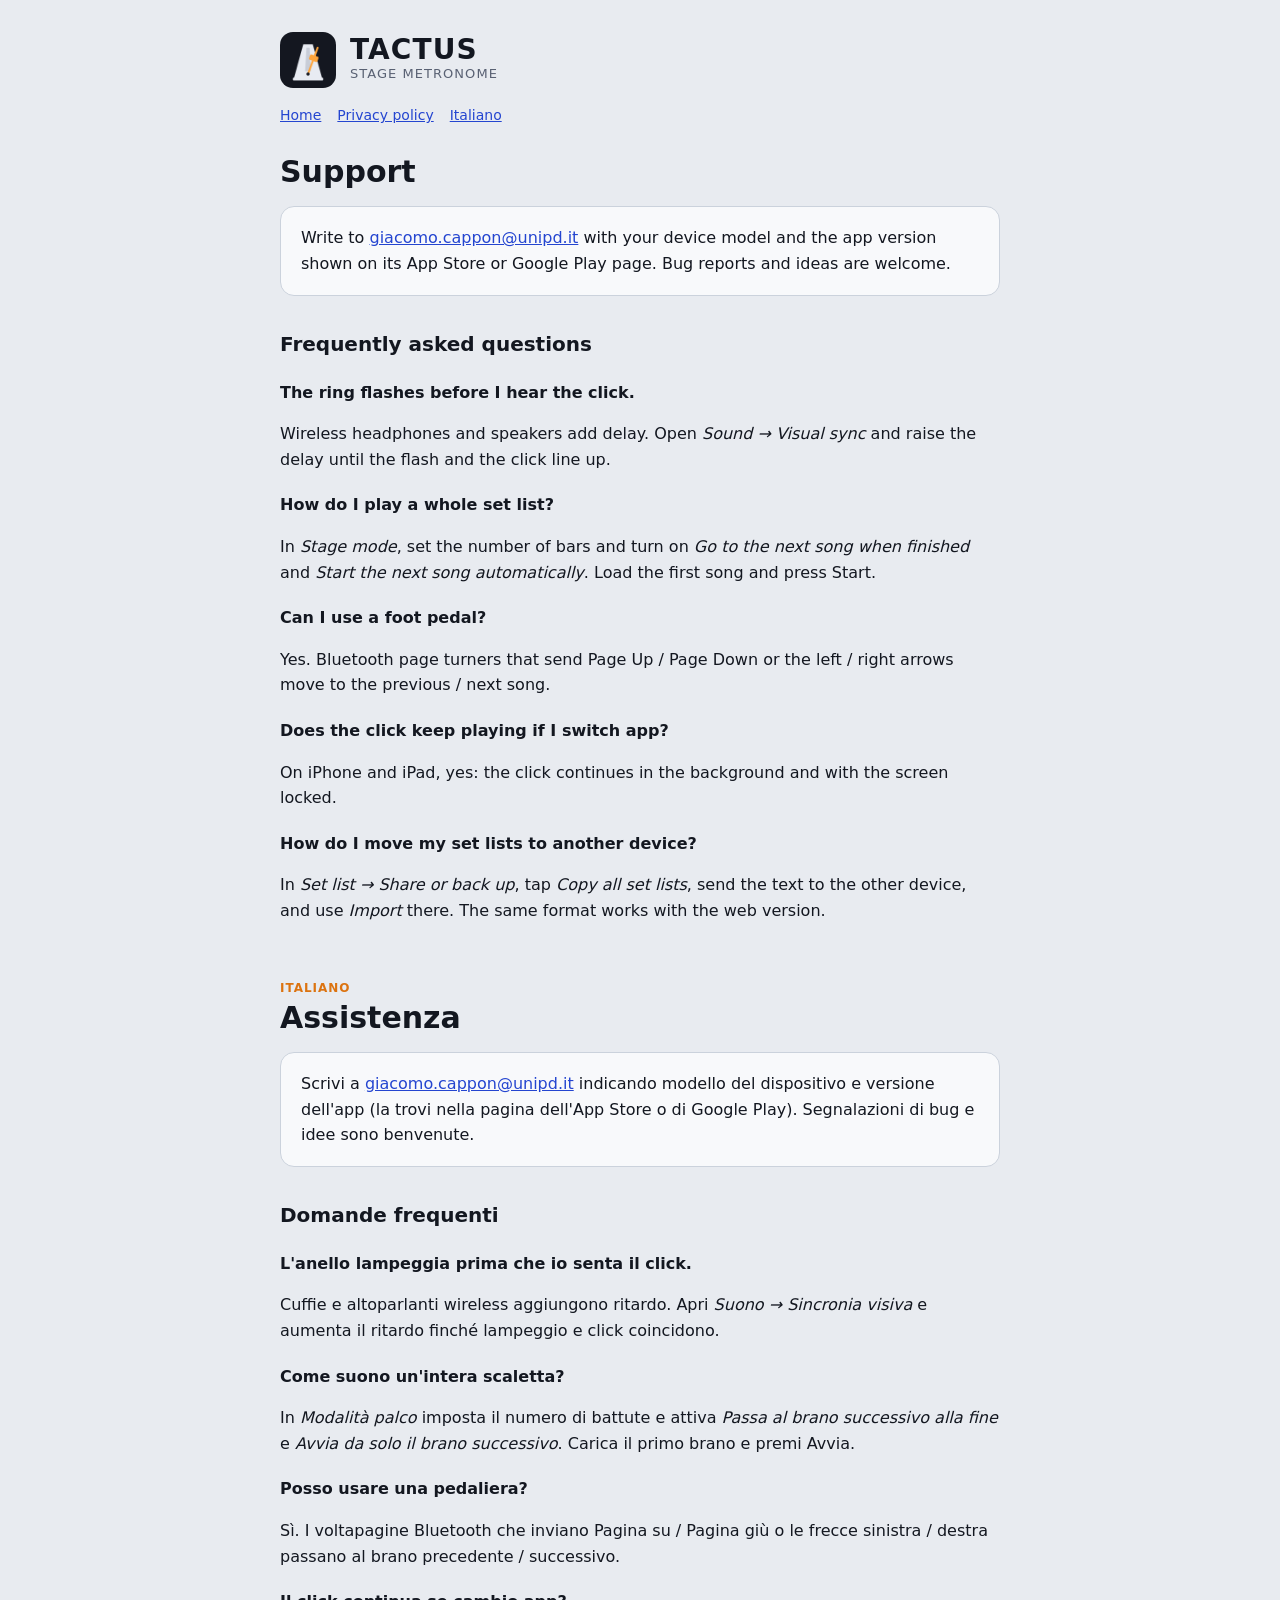
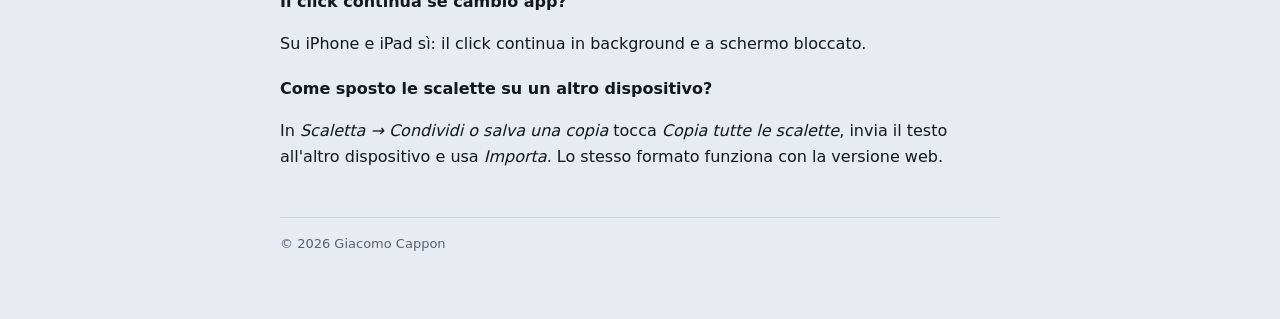
==== support.html @ 277c9cd8 "Tactus web pages: home, support, privacy policy Co-Authored-By: Claude Opus 5.5 <noreply@anthropic.c" ====
<!doctype html>
<html lang="en">
<head>
<meta charset="utf-8"><meta name="viewport" content="width=device-width,initial-scale=1">
<title>Tactus — support</title>
<link rel="icon" href="icon.png"><link rel="stylesheet" href="style.css">
</head>
<body><div class="wrap">
<header><img src="icon.png" alt=""><div><div class="name">Tactus</div><div class="tag">Stage metronome</div></div></header>
<nav><a href="index.html">Home</a><a href="privacy.html">Privacy policy</a><a href="#it">Italiano</a></nav>

<h1>Support</h1>
<div class="card">Write to <a href="mailto:giacomo.cappon@unipd.it">giacomo.cappon@unipd.it</a> with your device model and the app version shown on its App Store or Google Play page. Bug reports and ideas are welcome.</div>

<h2>Frequently asked questions</h2>
<h3>The ring flashes before I hear the click.</h3>
<p>Wireless headphones and speakers add delay. Open <em>Sound → Visual sync</em> and raise the delay until the flash and the click line up.</p>
<h3>How do I play a whole set list?</h3>
<p>In <em>Stage mode</em>, set the number of bars and turn on <em>Go to the next song when finished</em> and <em>Start the next song automatically</em>. Load the first song and press Start.</p>
<h3>Can I use a foot pedal?</h3>
<p>Yes. Bluetooth page turners that send Page Up / Page Down or the left / right arrows move to the previous / next song.</p>
<h3>Does the click keep playing if I switch app?</h3>
<p>On iPhone and iPad, yes: the click continues in the background and with the screen locked.</p>
<h3>How do I move my set lists to another device?</h3>
<p>In <em>Set list → Share or back up</em>, tap <em>Copy all set lists</em>, send the text to the other device, and use <em>Import</em> there. The same format works with the web version.</p>

<span class="lang" id="it">Italiano</span>
<h1>Assistenza</h1>
<div class="card">Scrivi a <a href="mailto:giacomo.cappon@unipd.it">giacomo.cappon@unipd.it</a> indicando modello del dispositivo e versione dell'app (la trovi nella pagina dell'App Store o di Google Play). Segnalazioni di bug e idee sono benvenute.</div>

<h2>Domande frequenti</h2>
<h3>L'anello lampeggia prima che io senta il click.</h3>
<p>Cuffie e altoparlanti wireless aggiungono ritardo. Apri <em>Suono → Sincronia visiva</em> e aumenta il ritardo finché lampeggio e click coincidono.</p>
<h3>Come suono un'intera scaletta?</h3>
<p>In <em>Modalità palco</em> imposta il numero di battute e attiva <em>Passa al brano successivo alla fine</em> e <em>Avvia da solo il brano successivo</em>. Carica il primo brano e premi Avvia.</p>
<h3>Posso usare una pedaliera?</h3>
<p>Sì. I voltapagine Bluetooth che inviano Pagina su / Pagina giù o le frecce sinistra / destra passano al brano precedente / successivo.</p>
<h3>Il click continua se cambio app?</h3>
<p>Su iPhone e iPad sì: il click continua in background e a schermo bloccato.</p>
<h3>Come sposto le scalette su un altro dispositivo?</h3>
<p>In <em>Scaletta → Condividi o salva una copia</em> tocca <em>Copia tutte le scalette</em>, invia il testo all'altro dispositivo e usa <em>Importa</em>. Lo stesso formato funziona con la versione web.</p>

<footer>© 2026 Giacomo Cappon</footer>
</div></body></html>
---- style.css ----
:root{--bg:#e8ebf0;--surface:#f8f9fb;--ink:#131720;--muted:#596173;--line:#cbd2dc;--accent:#2445d0;--sig:#dc7310;color-scheme:light}
@media (prefers-color-scheme:dark){:root{--bg:#0b0d12;--surface:#141720;--ink:#e8ebf2;--muted:#8e96a8;--line:#2a303d;--accent:#7f95ff;--sig:#ffa53c;color-scheme:dark}}
*{box-sizing:border-box}
body{margin:0;background:var(--bg);color:var(--ink);font:16px/1.6 system-ui,-apple-system,"Segoe UI",Roboto,sans-serif}
.wrap{max-width:760px;margin:0 auto;padding:32px 20px 64px}
header{display:flex;align-items:center;gap:14px;margin-bottom:28px}
header img{width:56px;height:56px;border-radius:13px}
header .name{font-size:28px;font-weight:800;letter-spacing:.04em;text-transform:uppercase;line-height:1}
header .tag{color:var(--muted);font-size:13px;letter-spacing:.08em;text-transform:uppercase}
nav{display:flex;gap:16px;flex-wrap:wrap;margin:-12px 0 28px;font-size:14px}
a{color:var(--accent)}
h1{font-size:30px;line-height:1.2;margin:0 0 8px}
h2{font-size:20px;margin:32px 0 8px}
h3{font-size:16px;margin:20px 0 4px}
.muted{color:var(--muted)}
.card{background:var(--surface);border:1px solid var(--line);border-radius:14px;padding:18px 20px;margin:16px 0}
ul{padding-left:20px}
.lang{display:inline-block;font-size:12px;font-weight:600;letter-spacing:.08em;color:var(--sig);text-transform:uppercase;margin-top:40px}
footer{margin-top:48px;color:var(--muted);font-size:13px;border-top:1px solid var(--line);padding-top:16px}
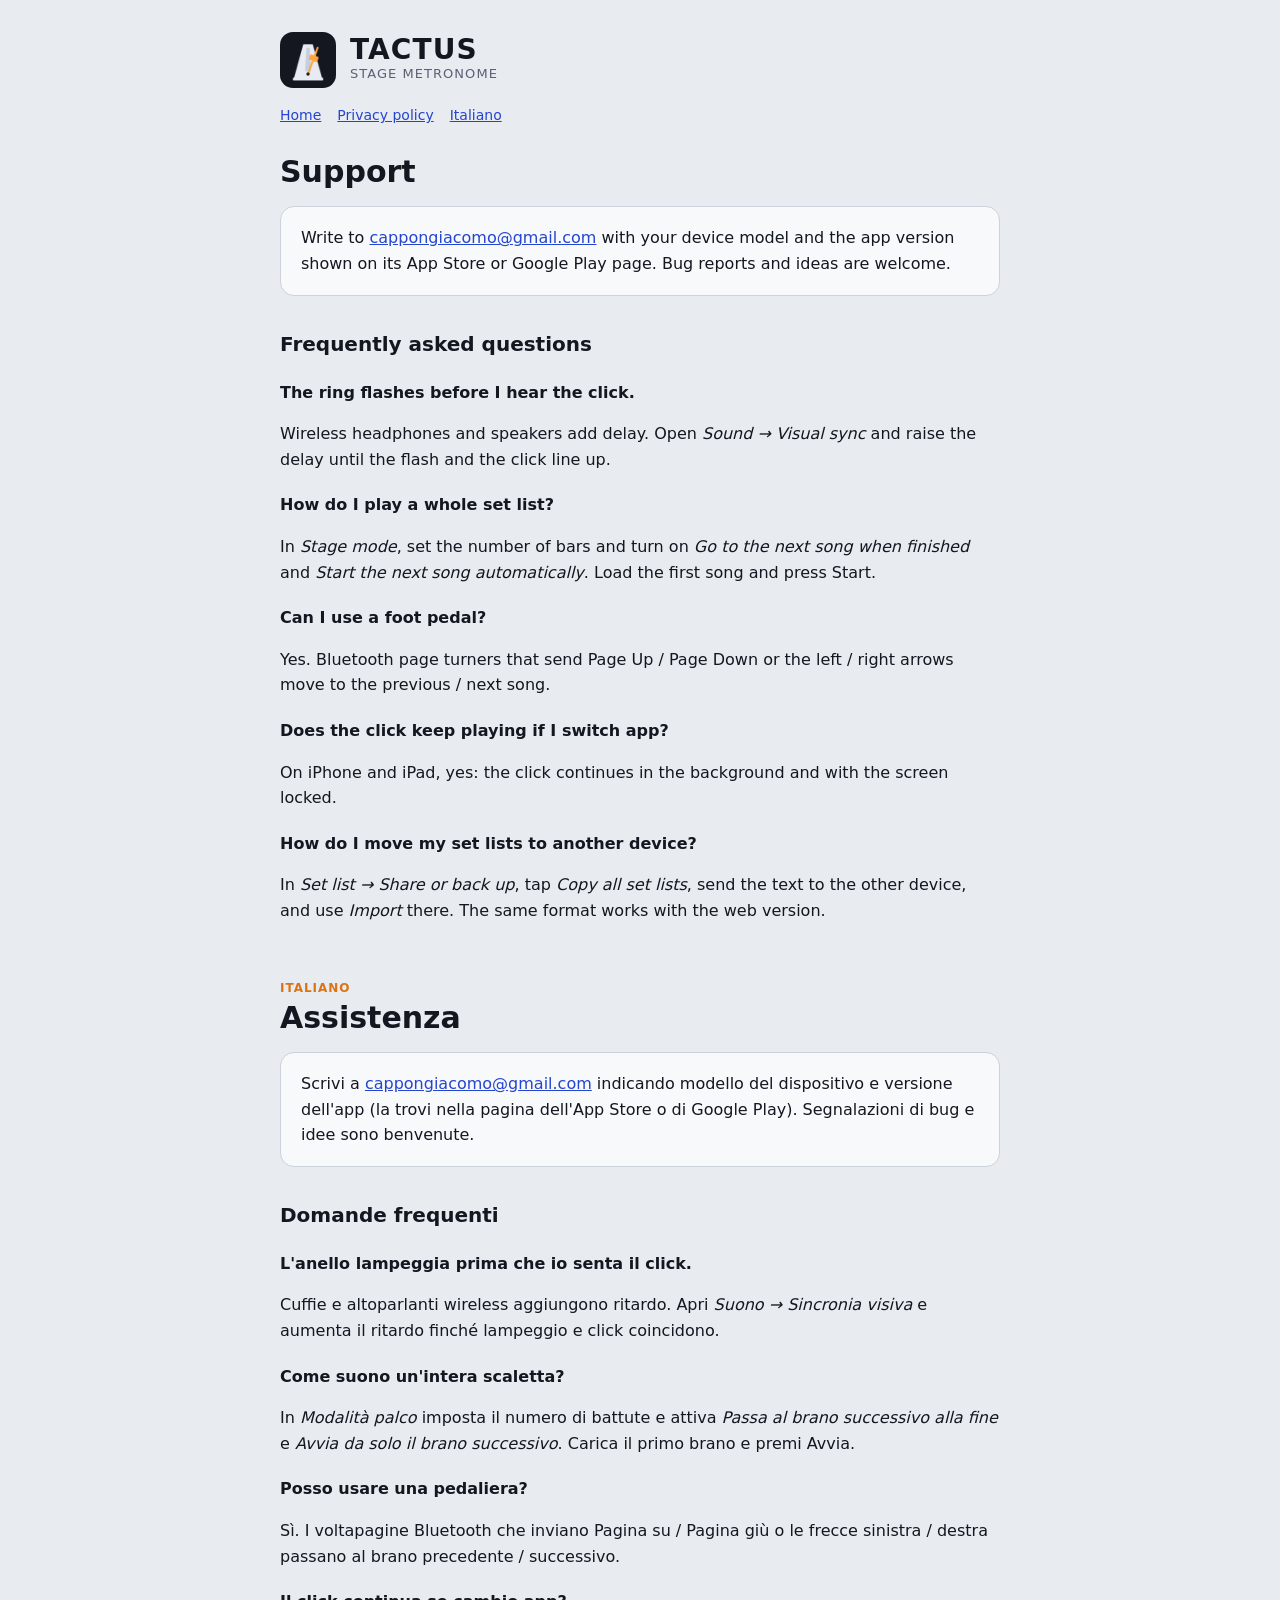
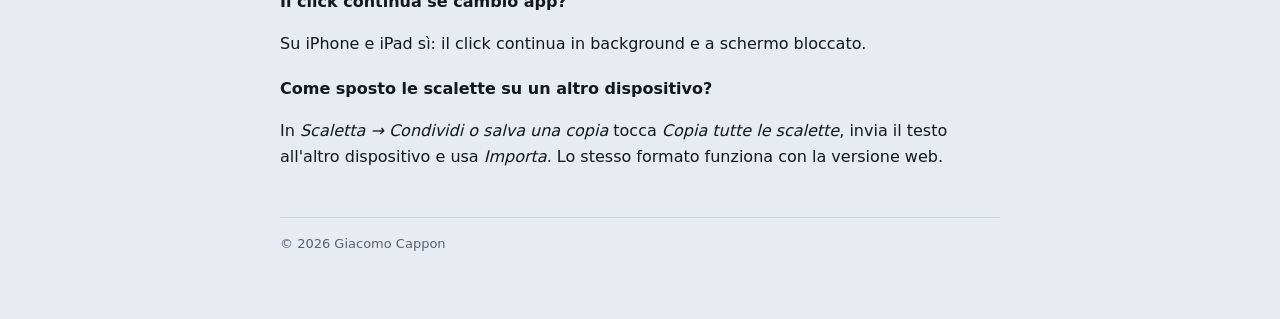
==== commit b0792d2d: "Contact address: cappongiacomo@gmail.com Co-Authored-By: Claude Opus 5.5 <noreply@anthropic.com>" ====
--- a/support.html
+++ b/support.html
@@ -10,7 +10,7 @@
 <nav><a href="index.html">Home</a><a href="privacy.html">Privacy policy</a><a href="#it">Italiano</a></nav>
 
 <h1>Support</h1>
-<div class="card">Write to <a href="mailto:giacomo.cappon@unipd.it">giacomo.cappon@unipd.it</a> with your device model and the app version shown on its App Store or Google Play page. Bug reports and ideas are welcome.</div>
+<div class="card">Write to <a href="mailto:cappongiacomo@gmail.com">cappongiacomo@gmail.com</a> with your device model and the app version shown on its App Store or Google Play page. Bug reports and ideas are welcome.</div>
 
 <h2>Frequently asked questions</h2>
 <h3>The ring flashes before I hear the click.</h3>
@@ -26,7 +26,7 @@
 
 <span class="lang" id="it">Italiano</span>
 <h1>Assistenza</h1>
-<div class="card">Scrivi a <a href="mailto:giacomo.cappon@unipd.it">giacomo.cappon@unipd.it</a> indicando modello del dispositivo e versione dell'app (la trovi nella pagina dell'App Store o di Google Play). Segnalazioni di bug e idee sono benvenute.</div>
+<div class="card">Scrivi a <a href="mailto:cappongiacomo@gmail.com">cappongiacomo@gmail.com</a> indicando modello del dispositivo e versione dell'app (la trovi nella pagina dell'App Store o di Google Play). Segnalazioni di bug e idee sono benvenute.</div>
 
 <h2>Domande frequenti</h2>
 <h3>L'anello lampeggia prima che io senta il click.</h3>
